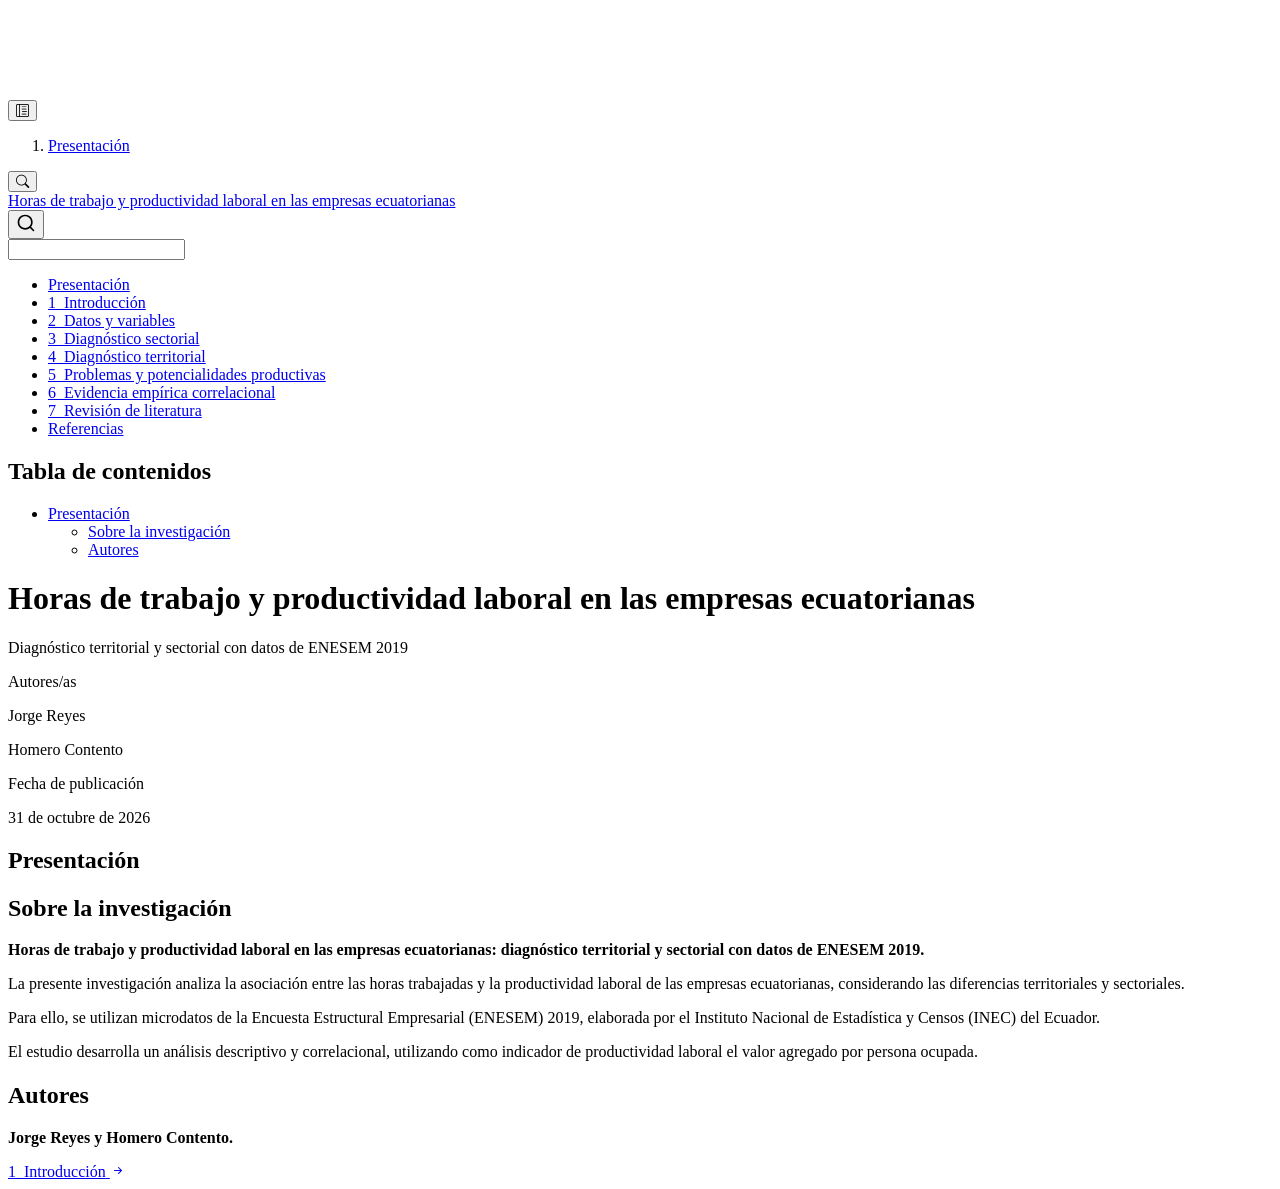
==== _book/index.html @ 6377c222 "Version inicial del proyecto ENESEM 2019" ====
<!DOCTYPE html>
<html xmlns="http://www.w3.org/1999/xhtml" lang="es" xml:lang="es"><head>

<meta charset="utf-8">
<meta name="generator" content="quarto-1.10.19">

<meta name="viewport" content="width=device-width, initial-scale=1.0, user-scalable=yes">

<meta name="author" content="Jorge Reyes">
<meta name="author" content="Homero Contento">

<title>Horas de trabajo y productividad laboral en las empresas ecuatorianas</title>
<style>
/* Default styles provided by pandoc.
** See https://pandoc.org/MANUAL.html#variables-for-html for config info.
*/
span.smallcaps{font-variant: small-caps;}
div.columns{display: flex; gap: 1.5em;}
div.column{flex: auto;}
@media screen {
div.columns{gap: min(4vw, 1.5em);}
div.column{overflow-x: auto;}
}
div.hanging-indent{margin-left: 1.5em; text-indent: -1.5em;}
ul.task-list{list-style: none;}
ul.task-list li input[type="checkbox"] {
  width: 0.8em;
  margin: 0 0.8em 0.2em -1em; /* quarto-specific, see https://github.com/quarto-dev/quarto-cli/issues/4556 */ 
  vertical-align: middle;
}
</style>


<script src="site_libs/quarto-nav/quarto-nav.js"></script>
<script src="site_libs/quarto-nav/headroom.min.js"></script>
<script src="site_libs/clipboard/clipboard.min.js"></script>
<script src="site_libs/quarto-search/autocomplete.umd.js"></script>
<script src="site_libs/quarto-search/fuse.min.js"></script>
<script src="site_libs/quarto-search/quarto-search.js"></script>
<meta name="quarto:offset" content="./">
<link href="./capitulos/introduccion.html" rel="next">
<script src="site_libs/quarto-html/quarto.js" type="module"></script>
<script src="site_libs/quarto-html/tabsets/tabsets.js" type="module"></script>
<script src="site_libs/quarto-html/popper.min.js"></script>
<script src="site_libs/quarto-html/tippy.umd.min.js"></script>
<script src="site_libs/quarto-html/anchor.min.js"></script>
<link href="site_libs/quarto-html/tippy.css" rel="stylesheet">
<link href="site_libs/quarto-html/quarto-syntax-highlighting-bf27225e3a48a9273f3daa8f8e829971.css" rel="stylesheet" id="quarto-text-highlighting-styles">
<script src="site_libs/bootstrap/bootstrap.min.js"></script>
<link href="site_libs/bootstrap/bootstrap-icons.css" rel="stylesheet">
<link href="site_libs/bootstrap/bootstrap-631496449bf32ff9b0bb69a6bfd9195d.min.css" rel="stylesheet" append-hash="true" id="quarto-bootstrap" data-mode="light">
<script id="quarto-search-options" type="application/json">{
  "location": "sidebar",
  "copy-button": false,
  "collapse-after": 3,
  "panel-placement": "start",
  "type": "textbox",
  "limit": 50,
  "keyboard-shortcut": [
    "f",
    "/",
    "s"
  ],
  "show-item-context": false,
  "language": {
    "search-no-results-text": "No se han encontrado resultados",
    "search-matching-documents-text": "documentos encontrados",
    "search-copy-link-title": "Copiar el enlace en la búsqueda",
    "search-hide-matches-text": "Ocultar resultados adicionales",
    "search-more-match-text": "resultado adicional en este documento",
    "search-more-matches-text": "resultados adicionales en este documento",
    "search-clear-button-title": "Borrar",
    "search-text-placeholder": "",
    "search-detached-cancel-button-title": "Cancelar",
    "search-submit-button-title": "Enviar",
    "search-label": "Buscar"
  }
}</script>


</head>

<body class="nav-sidebar floating quarto-light">

<div id="quarto-search-results"></div>
  <header id="quarto-header" class="headroom fixed-top">
  <nav class="quarto-secondary-nav">
    <div class="container-fluid d-flex">
      <button type="button" class="quarto-btn-toggle btn" data-bs-toggle="collapse" role="button" data-bs-target=".quarto-sidebar-collapse-item" aria-controls="quarto-sidebar" aria-expanded="false" aria-label="Alternar barra lateral" onclick="if (window.quartoToggleHeadroom) { window.quartoToggleHeadroom(); }">
        <i class="bi bi-layout-text-sidebar-reverse"></i>
      </button>
        <nav class="quarto-page-breadcrumbs" aria-label="breadcrumb"><ol class="breadcrumb"><li class="breadcrumb-item"><a href="./index.html">Presentación</a></li></ol></nav>
        <a class="flex-grow-1" role="navigation" data-bs-toggle="collapse" data-bs-target=".quarto-sidebar-collapse-item" aria-controls="quarto-sidebar" aria-expanded="false" aria-label="Alternar barra lateral" onclick="if (window.quartoToggleHeadroom) { window.quartoToggleHeadroom(); }">      
        </a>
      <button type="button" class="btn quarto-search-button" aria-label="Buscar" onclick="window.quartoOpenSearch();">
        <i class="bi bi-search"></i>
      </button>
    </div>
  </nav>
</header>
<!-- content -->
<div id="quarto-content" class="quarto-container page-columns page-rows-contents page-layout-article">
<!-- sidebar -->
  <nav id="quarto-sidebar" class="sidebar collapse collapse-horizontal quarto-sidebar-collapse-item sidebar-navigation floating overflow-auto">
    <div class="pt-lg-2 mt-2 text-left sidebar-header">
    <div class="sidebar-title mb-0 py-0">
      <a href="./">Horas de trabajo y productividad laboral en las empresas ecuatorianas</a> 
    </div>
      </div>
        <div class="mt-2 flex-shrink-0 align-items-center">
        <div class="sidebar-search">
        <div id="quarto-search" class="" title="Buscar"></div>
        </div>
        </div>
    <div class="sidebar-menu-container"> 
    <ul class="list-unstyled mt-1">
        <li class="sidebar-item">
  <div class="sidebar-item-container"> 
  <a href="./index.html" class="sidebar-item-text sidebar-link active">
 <span class="menu-text">Presentación</span></a>
  </div>
</li>
        <li class="sidebar-item">
  <div class="sidebar-item-container"> 
  <a href="./capitulos/introduccion.html" class="sidebar-item-text sidebar-link">
 <span class="menu-text"><span class="chapter-number">1</span>&nbsp; <span class="chapter-title">Introducción</span></span></a>
  </div>
</li>
        <li class="sidebar-item">
  <div class="sidebar-item-container"> 
  <a href="./capitulos/datos_variables.html" class="sidebar-item-text sidebar-link">
 <span class="menu-text"><span class="chapter-number">2</span>&nbsp; <span class="chapter-title">Datos y variables</span></span></a>
  </div>
</li>
        <li class="sidebar-item">
  <div class="sidebar-item-container"> 
  <a href="./capitulos/diagnostico_sectorial.html" class="sidebar-item-text sidebar-link">
 <span class="menu-text"><span class="chapter-number">3</span>&nbsp; <span class="chapter-title">Diagnóstico sectorial</span></span></a>
  </div>
</li>
        <li class="sidebar-item">
  <div class="sidebar-item-container"> 
  <a href="./capitulos/diagnostico_territorial.html" class="sidebar-item-text sidebar-link">
 <span class="menu-text"><span class="chapter-number">4</span>&nbsp; <span class="chapter-title">Diagnóstico territorial</span></span></a>
  </div>
</li>
        <li class="sidebar-item">
  <div class="sidebar-item-container"> 
  <a href="./capitulos/problemas_potencialidades.html" class="sidebar-item-text sidebar-link">
 <span class="menu-text"><span class="chapter-number">5</span>&nbsp; <span class="chapter-title">Problemas y potencialidades productivas</span></span></a>
  </div>
</li>
        <li class="sidebar-item">
  <div class="sidebar-item-container"> 
  <a href="./capitulos/evidencia_correlacional.html" class="sidebar-item-text sidebar-link">
 <span class="menu-text"><span class="chapter-number">6</span>&nbsp; <span class="chapter-title">Evidencia empírica correlacional</span></span></a>
  </div>
</li>
        <li class="sidebar-item">
  <div class="sidebar-item-container"> 
  <a href="./capitulos/revision_literatura.html" class="sidebar-item-text sidebar-link">
 <span class="menu-text"><span class="chapter-number">7</span>&nbsp; <span class="chapter-title">Revisión de literatura</span></span></a>
  </div>
</li>
        <li class="sidebar-item">
  <div class="sidebar-item-container"> 
  <a href="./capitulos/referencias.html" class="sidebar-item-text sidebar-link">
 <span class="menu-text">Referencias</span></a>
  </div>
</li>
    </ul>
    </div>
</nav>
<div id="quarto-sidebar-glass" class="quarto-sidebar-collapse-item" data-bs-toggle="collapse" data-bs-target=".quarto-sidebar-collapse-item"></div>
<!-- margin-sidebar -->
    <div id="quarto-margin-sidebar" class="sidebar margin-sidebar">
        <nav id="TOC" role="doc-toc" class="toc-active">
    <h2 id="toc-title">Tabla de contenidos</h2>
   
  <ul>
  <li><a href="#presentación" id="toc-presentación" class="nav-link active" data-scroll-target="#presentación">Presentación</a>
  <ul class="collapse">
  <li><a href="#sobre-la-investigación" id="toc-sobre-la-investigación" class="nav-link" data-scroll-target="#sobre-la-investigación">Sobre la investigación</a></li>
  <li><a href="#autores" id="toc-autores" class="nav-link" data-scroll-target="#autores">Autores</a></li>
  </ul></li>
  </ul>
</nav>
    </div>
<!-- main -->
<main class="content" id="quarto-document-content">

<header id="title-block-header" class="quarto-title-block default">
<div class="quarto-title">
<h1 class="title">Horas de trabajo y productividad laboral en las empresas ecuatorianas</h1>
<p class="subtitle lead">Diagnóstico territorial y sectorial con datos de ENESEM 2019</p>
</div>



<div class="quarto-title-meta">

    <div>
    <div class="quarto-title-meta-heading">Autores/as</div>
    <div class="quarto-title-meta-contents">
             <p>Jorge Reyes </p>
             <p>Homero Contento </p>
          </div>
  </div>
    
    <div>
    <div class="quarto-title-meta-heading">Fecha de publicación</div>
    <div class="quarto-title-meta-contents">
      <p class="date">31 de octubre de 2026</p>
    </div>
  </div>
  
    
  </div>
  


</header>


<section id="presentación" class="level1 unnumbered">
<h1 class="unnumbered">Presentación</h1>
<section id="sobre-la-investigación" class="level2">
<h2 class="anchored" data-anchor-id="sobre-la-investigación">Sobre la investigación</h2>
<p><strong>Horas de trabajo y productividad laboral en las empresas ecuatorianas: diagnóstico territorial y sectorial con datos de ENESEM 2019.</strong></p>
<p>La presente investigación analiza la asociación entre las horas trabajadas y la productividad laboral de las empresas ecuatorianas, considerando las diferencias territoriales y sectoriales.</p>
<p>Para ello, se utilizan microdatos de la Encuesta Estructural Empresarial (ENESEM) 2019, elaborada por el Instituto Nacional de Estadística y Censos (INEC) del Ecuador.</p>
<p>El estudio desarrolla un análisis descriptivo y correlacional, utilizando como indicador de productividad laboral el valor agregado por persona ocupada.</p>
</section>
<section id="autores" class="level2">
<h2 class="anchored" data-anchor-id="autores">Autores</h2>
<p><strong>Jorge Reyes y Homero Contento.</strong></p>


</section>
</section>

</main> <!-- /main -->
<script id="quarto-html-after-body" type="application/javascript">
  window.document.addEventListener("DOMContentLoaded", function (event) {
    const icon = "";
    const anchorJS = new window.AnchorJS();
    anchorJS.options = {
      placement: 'right',
      icon: icon
    };
    anchorJS.add('.anchored');
    const isCodeAnnotation = (el) => {
      for (const clz of el.classList) {
        if (clz.startsWith('code-annotation-')) {                     
          return true;
        }
      }
      return false;
    }
    const onCopySuccess = function(e) {
      // button target
      const button = e.trigger;
      // don't keep focus
      button.blur();
      // flash "checked"
      button.classList.add('code-copy-button-checked');
      var currentTitle = button.getAttribute("title");
      button.setAttribute("title", "Copiado");
      let tooltip;
      if (window.bootstrap) {
        button.setAttribute("data-bs-toggle", "tooltip");
        button.setAttribute("data-bs-placement", "left");
        button.setAttribute("data-bs-title", "Copiado");
        tooltip = new bootstrap.Tooltip(button, 
          { trigger: "manual", 
            customClass: "code-copy-button-tooltip",
            offset: [0, -8]});
        tooltip.show();    
      }
      setTimeout(function() {
        if (tooltip) {
          tooltip.hide();
          button.removeAttribute("data-bs-title");
          button.removeAttribute("data-bs-toggle");
          button.removeAttribute("data-bs-placement");
        }
        button.setAttribute("title", currentTitle);
        button.classList.remove('code-copy-button-checked');
      }, 1000);
      // clear code selection
      e.clearSelection();
    }
    const getTextToCopy = function(trigger) {
      const outerScaffold = trigger.parentElement.cloneNode(true);
      const codeEl = outerScaffold.querySelector('code');
      for (const childEl of codeEl.children) {
        if (isCodeAnnotation(childEl)) {
          childEl.remove();
        }
      }
      return codeEl.innerText;
    }
    const clipboard = new window.ClipboardJS('.code-copy-button:not([data-in-quarto-modal])', {
      text: getTextToCopy
    });
    clipboard.on('success', onCopySuccess);
    if (window.document.getElementById('quarto-embedded-source-code-modal')) {
      const clipboardModal = new window.ClipboardJS('.code-copy-button[data-in-quarto-modal]', {
        text: getTextToCopy,
        container: window.document.getElementById('quarto-embedded-source-code-modal')
      });
      clipboardModal.on('success', onCopySuccess);
    }
      var localhostRegex = new RegExp(/^(?:http|https):\/\/localhost\:?[0-9]*\//);
      var mailtoRegex = new RegExp(/^mailto:/);
        var filterRegex = new RegExp('/' + window.location.host + '/');
      var isInternal = (href) => {
          return filterRegex.test(href) || localhostRegex.test(href) || mailtoRegex.test(href);
      }
      // Inspect non-navigation links and adorn them if external
     var links = window.document.querySelectorAll('a[href]:not(.nav-link):not(.navbar-brand):not(.toc-action):not(.sidebar-link):not(.sidebar-item-toggle):not(.pagination-link):not(.no-external):not([aria-hidden]):not(.dropdown-item):not(.quarto-navigation-tool):not(.about-link)');
      for (var i=0; i<links.length; i++) {
        const link = links[i];
        if (!isInternal(link.href)) {
          // undo the damage that might have been done by quarto-nav.js in the case of
          // links that we want to consider external
          if (link.dataset.originalHref !== undefined) {
            link.href = link.dataset.originalHref;
          }
        }
      }
    function tippyHover(el, contentFn, onTriggerFn, onUntriggerFn) {
      const config = {
        allowHTML: true,
        maxWidth: 500,
        delay: 100,
        arrow: false,
        appendTo: function(el) {
            return el.parentElement;
        },
        interactive: true,
        interactiveBorder: 10,
        theme: 'quarto',
        placement: 'bottom-start',
      };
      if (contentFn) {
        config.content = contentFn;
      }
      if (onTriggerFn) {
        config.onTrigger = onTriggerFn;
      }
      if (onUntriggerFn) {
        config.onUntrigger = onUntriggerFn;
      }
      window.tippy(el, config); 
    }
    const noterefs = window.document.querySelectorAll('a[role="doc-noteref"]');
    for (var i=0; i<noterefs.length; i++) {
      const ref = noterefs[i];
      tippyHover(ref, function() {
        // use id or data attribute instead here
        let href = ref.getAttribute('data-footnote-href') || ref.getAttribute('href');
        try { href = new URL(href).hash; } catch {}
        const id = href.replace(/^#\/?/, "");
        const note = window.document.getElementById(id);
        if (note) {
          return note.innerHTML;
        } else {
          return "";
        }
      });
    }
    const xrefs = window.document.querySelectorAll('a.quarto-xref');
    const processXRef = (id, note) => {
      // Strip column container classes
      const stripColumnClz = (el) => {
        el.classList.remove("page-full", "page-columns");
        if (el.children) {
          for (const child of el.children) {
            stripColumnClz(child);
          }
        }
      }
      stripColumnClz(note)
      if (id === null || id.startsWith('sec-')) {
        // Special case sections, only their first couple elements
        const container = document.createElement("div");
        if (note.children && note.children.length > 2) {
          container.appendChild(note.children[0].cloneNode(true));
          for (let i = 1; i < note.children.length; i++) {
            const child = note.children[i];
            if (child.tagName === "P" && child.innerText === "") {
              continue;
            } else {
              container.appendChild(child.cloneNode(true));
              break;
            }
          }
          if (window.Quarto?.typesetMath) {
            window.Quarto.typesetMath(container);
          }
          return container.innerHTML
        } else {
          if (window.Quarto?.typesetMath) {
            window.Quarto.typesetMath(note);
          }
          return note.innerHTML;
        }
      } else {
        // Remove any anchor links if they are present
        const anchorLink = note.querySelector('a.anchorjs-link');
        if (anchorLink) {
          anchorLink.remove();
        }
        if (window.Quarto?.typesetMath) {
          window.Quarto.typesetMath(note);
        }
        if (note.classList.contains("callout")) {
          return note.outerHTML;
        } else {
          return note.innerHTML;
        }
      }
    }
    for (var i=0; i<xrefs.length; i++) {
      const xref = xrefs[i];
      tippyHover(xref, undefined, function(instance) {
        instance.disable();
        let url = xref.getAttribute('href');
        let hash = undefined; 
        if (url.startsWith('#')) {
          hash = url;
        } else {
          try { hash = new URL(url).hash; } catch {}
        }
        if (hash) {
          const id = hash.replace(/^#\/?/, "");
          const note = window.document.getElementById(id);
          if (note !== null) {
            try {
              const html = processXRef(id, note.cloneNode(true));
              instance.setContent(html);
            } finally {
              instance.enable();
              instance.show();
            }
          } else {
            // See if we can fetch this
            fetch(url.split('#')[0])
            .then(res => res.text())
            .then(html => {
              const parser = new DOMParser();
              const htmlDoc = parser.parseFromString(html, "text/html");
              const note = htmlDoc.getElementById(id);
              if (note !== null) {
                const html = processXRef(id, note);
                instance.setContent(html);
              } 
            }).finally(() => {
              instance.enable();
              instance.show();
            });
          }
        } else {
          // See if we can fetch a full url (with no hash to target)
          // This is a special case and we should probably do some content thinning / targeting
          fetch(url)
          .then(res => res.text())
          .then(html => {
            const parser = new DOMParser();
            const htmlDoc = parser.parseFromString(html, "text/html");
            const note = htmlDoc.querySelector('main.content');
            if (note !== null) {
              // This should only happen for chapter cross references
              // (since there is no id in the URL)
              // remove the first header
              if (note.children.length > 0 && note.children[0].tagName === "HEADER") {
                note.children[0].remove();
              }
              const html = processXRef(null, note);
              instance.setContent(html);
            } 
          }).finally(() => {
            instance.enable();
            instance.show();
          });
        }
      }, function(instance) {
      });
    }
        let selectedAnnoteEl;
        const selectorForAnnotation = ( cell, annotation) => {
          let cellAttr = 'data-code-cell="' + cell + '"';
          let lineAttr = 'data-code-annotation="' +  annotation + '"';
          const selector = 'span[' + cellAttr + '][' + lineAttr + ']';
          return selector;
        }
        const selectCodeLines = (annoteEl) => {
          const doc = window.document;
          const targetCell = annoteEl.getAttribute("data-target-cell");
          const targetAnnotation = annoteEl.getAttribute("data-target-annotation");
          const annoteSpan = window.document.querySelector(selectorForAnnotation(targetCell, targetAnnotation));
          const lines = annoteSpan.getAttribute("data-code-lines").split(",");
          const lineIds = lines.map((line) => {
            return targetCell + "-" + line;
          })
          let top = null;
          let height = null;
          let parent = null;
          if (lineIds.length > 0) {
              //compute the position of the single el (top and bottom and make a div)
              const el = window.document.getElementById(lineIds[0]);
              top = el.offsetTop;
              height = el.offsetHeight;
              parent = el.parentElement.parentElement;
            if (lineIds.length > 1) {
              const lastEl = window.document.getElementById(lineIds[lineIds.length - 1]);
              const bottom = lastEl.offsetTop + lastEl.offsetHeight;
              height = bottom - top;
            }
            if (top !== null && height !== null && parent !== null) {
              // cook up a div (if necessary) and position it 
              let div = window.document.getElementById("code-annotation-line-highlight");
              if (div === null) {
                div = window.document.createElement("div");
                div.setAttribute("id", "code-annotation-line-highlight");
                div.style.position = 'absolute';
                parent.appendChild(div);
              }
              div.style.top = top - 2 + "px";
              div.style.height = height + 4 + "px";
              div.style.left = 0;
              let gutterDiv = window.document.getElementById("code-annotation-line-highlight-gutter");
              if (gutterDiv === null) {
                gutterDiv = window.document.createElement("div");
                gutterDiv.setAttribute("id", "code-annotation-line-highlight-gutter");
                gutterDiv.style.position = 'absolute';
                const codeCell = window.document.getElementById(targetCell);
                const gutter = codeCell.querySelector('.code-annotation-gutter');
                gutter.appendChild(gutterDiv);
              }
              gutterDiv.style.top = top - 2 + "px";
              gutterDiv.style.height = height + 4 + "px";
            }
            selectedAnnoteEl = annoteEl;
          }
        };
        const unselectCodeLines = () => {
          const elementsIds = ["code-annotation-line-highlight", "code-annotation-line-highlight-gutter"];
          elementsIds.forEach((elId) => {
            const div = window.document.getElementById(elId);
            if (div) {
              div.remove();
            }
          });
          selectedAnnoteEl = undefined;
        };
          // Handle positioning of the toggle
      window.addEventListener(
        "resize",
        throttle(() => {
          elRect = undefined;
          if (selectedAnnoteEl) {
            selectCodeLines(selectedAnnoteEl);
          }
        }, 10)
      );
      function throttle(fn, ms) {
      let throttle = false;
      let timer;
        return (...args) => {
          if(!throttle) { // first call gets through
              fn.apply(this, args);
              throttle = true;
          } else { // all the others get throttled
              if(timer) clearTimeout(timer); // cancel #2
              timer = setTimeout(() => {
                fn.apply(this, args);
                timer = throttle = false;
              }, ms);
          }
        };
      }
        // Attach click handler to the DT
        const annoteDls = window.document.querySelectorAll('dt[data-target-cell]');
        for (const annoteDlNode of annoteDls) {
          annoteDlNode.addEventListener('click', (event) => {
            const clickedEl = event.target;
            if (clickedEl !== selectedAnnoteEl) {
              unselectCodeLines();
              const activeEl = window.document.querySelector('dt[data-target-cell].code-annotation-active');
              if (activeEl) {
                activeEl.classList.remove('code-annotation-active');
              }
              selectCodeLines(clickedEl);
              clickedEl.classList.add('code-annotation-active');
            } else {
              // Unselect the line
              unselectCodeLines();
              clickedEl.classList.remove('code-annotation-active');
            }
          });
        }
    const findCites = (el) => {
      const parentEl = el.parentElement;
      if (parentEl) {
        const cites = parentEl.dataset.cites;
        if (cites) {
          return {
            el,
            cites: cites.split(' ')
          };
        } else {
          return findCites(el.parentElement)
        }
      } else {
        return undefined;
      }
    };
    var bibliorefs = window.document.querySelectorAll('a[role="doc-biblioref"]');
    for (var i=0; i<bibliorefs.length; i++) {
      const ref = bibliorefs[i];
      const citeInfo = findCites(ref);
      if (citeInfo) {
        tippyHover(citeInfo.el, function() {
          var popup = window.document.createElement('div');
          citeInfo.cites.forEach(function(cite) {
            var citeDiv = window.document.createElement('div');
            citeDiv.classList.add('hanging-indent');
            citeDiv.classList.add('csl-entry');
            var biblioDiv = window.document.getElementById('ref-' + cite);
            if (biblioDiv) {
              citeDiv.innerHTML = biblioDiv.innerHTML;
            }
            popup.appendChild(citeDiv);
          });
          return popup.innerHTML;
        });
      }
    }
  });
  </script>
<nav class="page-navigation">
  <div class="nav-page nav-page-previous">
  </div>
  <div class="nav-page nav-page-next">
      <a href="./capitulos/introduccion.html" class="pagination-link" aria-label="Introducción">
        <span class="nav-page-text"><span class="chapter-number">1</span>&nbsp; <span class="chapter-title">Introducción</span></span> <i class="bi bi-arrow-right-short"></i>
      </a>
  </div>
</nav>
</div> <!-- /content -->




</body></html>
---- _book/site_libs/quarto-html/tippy.css ----
.tippy-box[data-animation=fade][data-state=hidden]{opacity:0}[data-tippy-root]{max-width:calc(100vw - 10px)}.tippy-box{position:relative;background-color:#333;color:#fff;border-radius:4px;font-size:14px;line-height:1.4;white-space:normal;outline:0;transition-property:transform,visibility,opacity}.tippy-box[data-placement^=top]>.tippy-arrow{bottom:0}.tippy-box[data-placement^=top]>.tippy-arrow:before{bottom:-7px;left:0;border-width:8px 8px 0;border-top-color:initial;transform-origin:center top}.tippy-box[data-placement^=bottom]>.tippy-arrow{top:0}.tippy-box[data-placement^=bottom]>.tippy-arrow:before{top:-7px;left:0;border-width:0 8px 8px;border-bottom-color:initial;transform-origin:center bottom}.tippy-box[data-placement^=left]>.tippy-arrow{right:0}.tippy-box[data-placement^=left]>.tippy-arrow:before{border-width:8px 0 8px 8px;border-left-color:initial;right:-7px;transform-origin:center left}.tippy-box[data-placement^=right]>.tippy-arrow{left:0}.tippy-box[data-placement^=right]>.tippy-arrow:before{left:-7px;border-width:8px 8px 8px 0;border-right-color:initial;transform-origin:center right}.tippy-box[data-inertia][data-state=visible]{transition-timing-function:cubic-bezier(.54,1.5,.38,1.11)}.tippy-arrow{width:16px;height:16px;color:#333}.tippy-arrow:before{content:"";position:absolute;border-color:transparent;border-style:solid}.tippy-content{position:relative;padding:5px 9px;z-index:1}
---- _book/site_libs/quarto-html/quarto-syntax-highlighting-bf27225e3a48a9273f3daa8f8e829971.css ----
/* quarto syntax highlight colors */
:root {
  --quarto-hl-ot-color: #003B4F;
  --quarto-hl-at-color: #657422;
  --quarto-hl-ss-color: #20794D;
  --quarto-hl-an-color: #5E5E5E;
  --quarto-hl-fu-color: #4758AB;
  --quarto-hl-st-color: #20794D;
  --quarto-hl-cf-color: #003B4F;
  --quarto-hl-op-color: #5E5E5E;
  --quarto-hl-er-color: #AD0000;
  --quarto-hl-bn-color: #AD0000;
  --quarto-hl-al-color: #AD0000;
  --quarto-hl-va-color: #111111;
  --quarto-hl-bu-color: inherit;
  --quarto-hl-ex-color: inherit;
  --quarto-hl-pp-color: #AD0000;
  --quarto-hl-in-color: #5E5E5E;
  --quarto-hl-vs-color: #20794D;
  --quarto-hl-wa-color: #5E5E5E;
  --quarto-hl-do-color: #5E5E5E;
  --quarto-hl-im-color: #00769E;
  --quarto-hl-ch-color: #20794D;
  --quarto-hl-dt-color: #AD0000;
  --quarto-hl-fl-color: #AD0000;
  --quarto-hl-co-color: #5E5E5E;
  --quarto-hl-cv-color: #5E5E5E;
  --quarto-hl-cn-color: #8f5902;
  --quarto-hl-sc-color: #5E5E5E;
  --quarto-hl-dv-color: #AD0000;
  --quarto-hl-kw-color: #003B4F;
}

/* other quarto variables */
:root {
  --quarto-font-monospace: SFMono-Regular, Menlo, Monaco, Consolas, "Liberation Mono", "Courier New", monospace;
}

/* syntax highlight based on Pandoc's rules */
pre > code.sourceCode > span {
  color: #003B4F;
}

code.sourceCode > span {
  color: #003B4F;
}

div.sourceCode,
div.sourceCode pre.sourceCode {
  color: #003B4F;
}

/* Normal */
code span {
  color: #003B4F;
}

/* Alert */
code span.al {
  color: #AD0000;
  font-style: inherit;
}

/* Annotation */
code span.an {
  color: #5E5E5E;
  font-style: inherit;
}

/* Attribute */
code span.at {
  color: #657422;
  font-style: inherit;
}

/* BaseN */
code span.bn {
  color: #AD0000;
  font-style: inherit;
}

/* BuiltIn */
code span.bu {
  font-style: inherit;
}

/* ControlFlow */
code span.cf {
  color: #003B4F;
  font-weight: bold;
  font-style: inherit;
}

/* Char */
code span.ch {
  color: #20794D;
  font-style: inherit;
}

/* Constant */
code span.cn {
  color: #8f5902;
  font-style: inherit;
}

/* Comment */
code span.co {
  color: #5E5E5E;
  font-style: inherit;
}

/* CommentVar */
code span.cv {
  color: #5E5E5E;
  font-style: italic;
}

/* Documentation */
code span.do {
  color: #5E5E5E;
  font-style: italic;
}

/* DataType */
code span.dt {
  color: #AD0000;
  font-style: inherit;
}

/* DecVal */
code span.dv {
  color: #AD0000;
  font-style: inherit;
}

/* Error */
code span.er {
  color: #AD0000;
  font-style: inherit;
}

/* Extension */
code span.ex {
  font-style: inherit;
}

/* Float */
code span.fl {
  color: #AD0000;
  font-style: inherit;
}

/* Function */
code span.fu {
  color: #4758AB;
  font-style: inherit;
}

/* Import */
code span.im {
  color: #00769E;
  font-style: inherit;
}

/* Information */
code span.in {
  color: #5E5E5E;
  font-style: inherit;
}

/* Keyword */
code span.kw {
  color: #003B4F;
  font-weight: bold;
  font-style: inherit;
}

/* Operator */
code span.op {
  color: #5E5E5E;
  font-style: inherit;
}

/* Other */
code span.ot {
  color: #003B4F;
  font-style: inherit;
}

/* Preprocessor */
code span.pp {
  color: #AD0000;
  font-style: inherit;
}

/* SpecialChar */
code span.sc {
  color: #5E5E5E;
  font-style: inherit;
}

/* SpecialString */
code span.ss {
  color: #20794D;
  font-style: inherit;
}

/* String */
code span.st {
  color: #20794D;
  font-style: inherit;
}

/* Variable */
code span.va {
  color: #111111;
  font-style: inherit;
}

/* VerbatimString */
code span.vs {
  color: #20794D;
  font-style: inherit;
}

/* Warning */
code span.wa {
  color: #5E5E5E;
  font-style: italic;
}

.prevent-inlining {
  content: "</";
}

/*# sourceMappingURL=8be38f48d34c45af72792cbd699585e7.css.map */
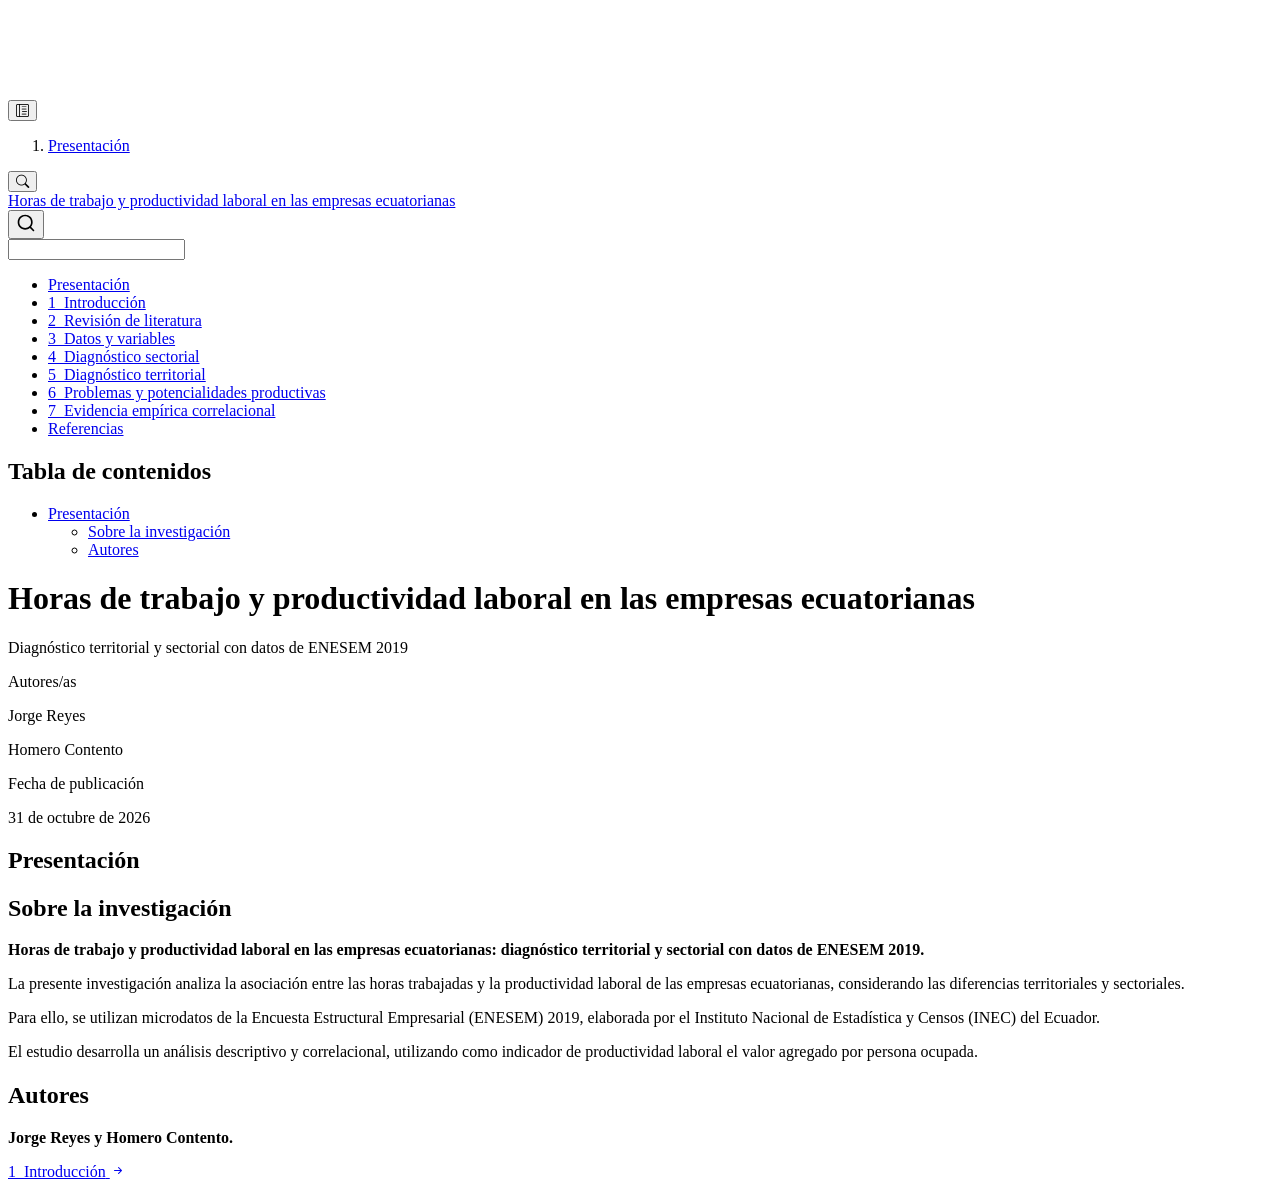
==== commit 1529758f: "Actualizacion de capitulos y diagnostico sectorial" ====
--- a/_book/index.html
+++ b/_book/index.html
@@ -128,38 +128,38 @@
 </li>
         <li class="sidebar-item">
   <div class="sidebar-item-container"> 
+  <a href="./capitulos/revision_literatura.html" class="sidebar-item-text sidebar-link">
+ <span class="menu-text"><span class="chapter-number">2</span>&nbsp; <span class="chapter-title">Revisión de literatura</span></span></a>
+  </div>
+</li>
+        <li class="sidebar-item">
+  <div class="sidebar-item-container"> 
   <a href="./capitulos/datos_variables.html" class="sidebar-item-text sidebar-link">
- <span class="menu-text"><span class="chapter-number">2</span>&nbsp; <span class="chapter-title">Datos y variables</span></span></a>
+ <span class="menu-text"><span class="chapter-number">3</span>&nbsp; <span class="chapter-title">Datos y variables</span></span></a>
   </div>
 </li>
         <li class="sidebar-item">
   <div class="sidebar-item-container"> 
   <a href="./capitulos/diagnostico_sectorial.html" class="sidebar-item-text sidebar-link">
- <span class="menu-text"><span class="chapter-number">3</span>&nbsp; <span class="chapter-title">Diagnóstico sectorial</span></span></a>
+ <span class="menu-text"><span class="chapter-number">4</span>&nbsp; <span class="chapter-title">Diagnóstico sectorial</span></span></a>
   </div>
 </li>
         <li class="sidebar-item">
   <div class="sidebar-item-container"> 
   <a href="./capitulos/diagnostico_territorial.html" class="sidebar-item-text sidebar-link">
- <span class="menu-text"><span class="chapter-number">4</span>&nbsp; <span class="chapter-title">Diagnóstico territorial</span></span></a>
+ <span class="menu-text"><span class="chapter-number">5</span>&nbsp; <span class="chapter-title">Diagnóstico territorial</span></span></a>
   </div>
 </li>
         <li class="sidebar-item">
   <div class="sidebar-item-container"> 
   <a href="./capitulos/problemas_potencialidades.html" class="sidebar-item-text sidebar-link">
- <span class="menu-text"><span class="chapter-number">5</span>&nbsp; <span class="chapter-title">Problemas y potencialidades productivas</span></span></a>
+ <span class="menu-text"><span class="chapter-number">6</span>&nbsp; <span class="chapter-title">Problemas y potencialidades productivas</span></span></a>
   </div>
 </li>
         <li class="sidebar-item">
   <div class="sidebar-item-container"> 
   <a href="./capitulos/evidencia_correlacional.html" class="sidebar-item-text sidebar-link">
- <span class="menu-text"><span class="chapter-number">6</span>&nbsp; <span class="chapter-title">Evidencia empírica correlacional</span></span></a>
-  </div>
-</li>
-        <li class="sidebar-item">
-  <div class="sidebar-item-container"> 
-  <a href="./capitulos/revision_literatura.html" class="sidebar-item-text sidebar-link">
- <span class="menu-text"><span class="chapter-number">7</span>&nbsp; <span class="chapter-title">Revisión de literatura</span></span></a>
+ <span class="menu-text"><span class="chapter-number">7</span>&nbsp; <span class="chapter-title">Evidencia empírica correlacional</span></span></a>
   </div>
 </li>
         <li class="sidebar-item">
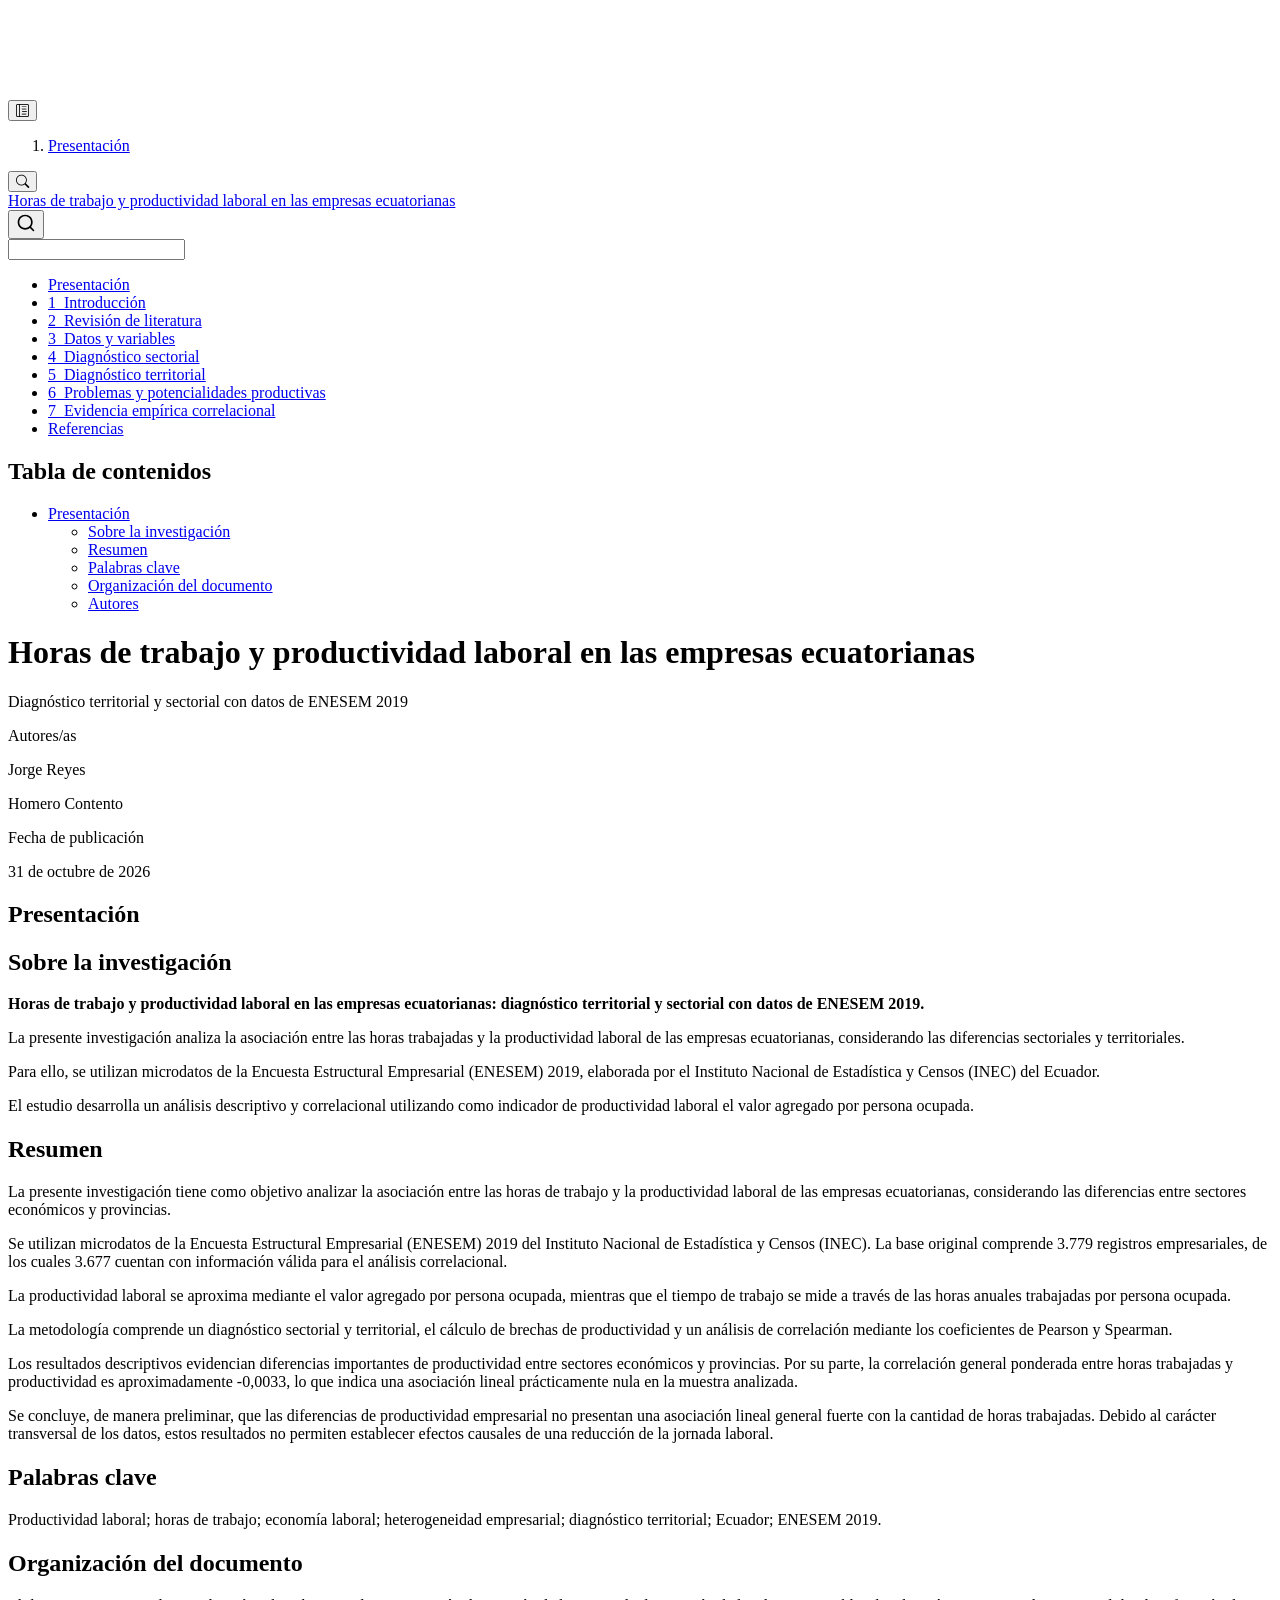
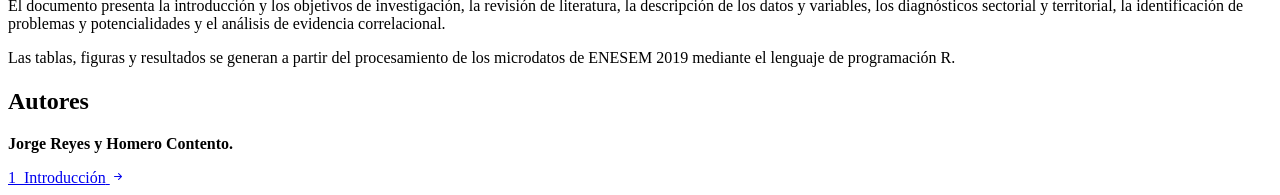
==== commit ff3c182c: "Actualizacion de capitulos y resultados" ====
--- a/_book/index.html
+++ b/_book/index.html
@@ -181,6 +181,9 @@
   <li><a href="#presentación" id="toc-presentación" class="nav-link active" data-scroll-target="#presentación">Presentación</a>
   <ul class="collapse">
   <li><a href="#sobre-la-investigación" id="toc-sobre-la-investigación" class="nav-link" data-scroll-target="#sobre-la-investigación">Sobre la investigación</a></li>
+  <li><a href="#resumen" id="toc-resumen" class="nav-link" data-scroll-target="#resumen">Resumen</a></li>
+  <li><a href="#palabras-clave" id="toc-palabras-clave" class="nav-link" data-scroll-target="#palabras-clave">Palabras clave</a></li>
+  <li><a href="#organización-del-documento" id="toc-organización-del-documento" class="nav-link" data-scroll-target="#organización-del-documento">Organización del documento</a></li>
   <li><a href="#autores" id="toc-autores" class="nav-link" data-scroll-target="#autores">Autores</a></li>
   </ul></li>
   </ul>
@@ -227,9 +230,27 @@
 <section id="sobre-la-investigación" class="level2">
 <h2 class="anchored" data-anchor-id="sobre-la-investigación">Sobre la investigación</h2>
 <p><strong>Horas de trabajo y productividad laboral en las empresas ecuatorianas: diagnóstico territorial y sectorial con datos de ENESEM 2019.</strong></p>
-<p>La presente investigación analiza la asociación entre las horas trabajadas y la productividad laboral de las empresas ecuatorianas, considerando las diferencias territoriales y sectoriales.</p>
+<p>La presente investigación analiza la asociación entre las horas trabajadas y la productividad laboral de las empresas ecuatorianas, considerando las diferencias sectoriales y territoriales.</p>
 <p>Para ello, se utilizan microdatos de la Encuesta Estructural Empresarial (ENESEM) 2019, elaborada por el Instituto Nacional de Estadística y Censos (INEC) del Ecuador.</p>
-<p>El estudio desarrolla un análisis descriptivo y correlacional, utilizando como indicador de productividad laboral el valor agregado por persona ocupada.</p>
+<p>El estudio desarrolla un análisis descriptivo y correlacional utilizando como indicador de productividad laboral el valor agregado por persona ocupada.</p>
+</section>
+<section id="resumen" class="level2">
+<h2 class="anchored" data-anchor-id="resumen">Resumen</h2>
+<p>La presente investigación tiene como objetivo analizar la asociación entre las horas de trabajo y la productividad laboral de las empresas ecuatorianas, considerando las diferencias entre sectores económicos y provincias.</p>
+<p>Se utilizan microdatos de la Encuesta Estructural Empresarial (ENESEM) 2019 del Instituto Nacional de Estadística y Censos (INEC). La base original comprende 3.779 registros empresariales, de los cuales 3.677 cuentan con información válida para el análisis correlacional.</p>
+<p>La productividad laboral se aproxima mediante el valor agregado por persona ocupada, mientras que el tiempo de trabajo se mide a través de las horas anuales trabajadas por persona ocupada.</p>
+<p>La metodología comprende un diagnóstico sectorial y territorial, el cálculo de brechas de productividad y un análisis de correlación mediante los coeficientes de Pearson y Spearman.</p>
+<p>Los resultados descriptivos evidencian diferencias importantes de productividad entre sectores económicos y provincias. Por su parte, la correlación general ponderada entre horas trabajadas y productividad es aproximadamente -0,0033, lo que indica una asociación lineal prácticamente nula en la muestra analizada.</p>
+<p>Se concluye, de manera preliminar, que las diferencias de productividad empresarial no presentan una asociación lineal general fuerte con la cantidad de horas trabajadas. Debido al carácter transversal de los datos, estos resultados no permiten establecer efectos causales de una reducción de la jornada laboral.</p>
+</section>
+<section id="palabras-clave" class="level2">
+<h2 class="anchored" data-anchor-id="palabras-clave">Palabras clave</h2>
+<p>Productividad laboral; horas de trabajo; economía laboral; heterogeneidad empresarial; diagnóstico territorial; Ecuador; ENESEM 2019.</p>
+</section>
+<section id="organización-del-documento" class="level2">
+<h2 class="anchored" data-anchor-id="organización-del-documento">Organización del documento</h2>
+<p>El documento presenta la introducción y los objetivos de investigación, la revisión de literatura, la descripción de los datos y variables, los diagnósticos sectorial y territorial, la identificación de problemas y potencialidades y el análisis de evidencia correlacional.</p>
+<p>Las tablas, figuras y resultados se generan a partir del procesamiento de los microdatos de ENESEM 2019 mediante el lenguaje de programación R.</p>
 </section>
 <section id="autores" class="level2">
 <h2 class="anchored" data-anchor-id="autores">Autores</h2>
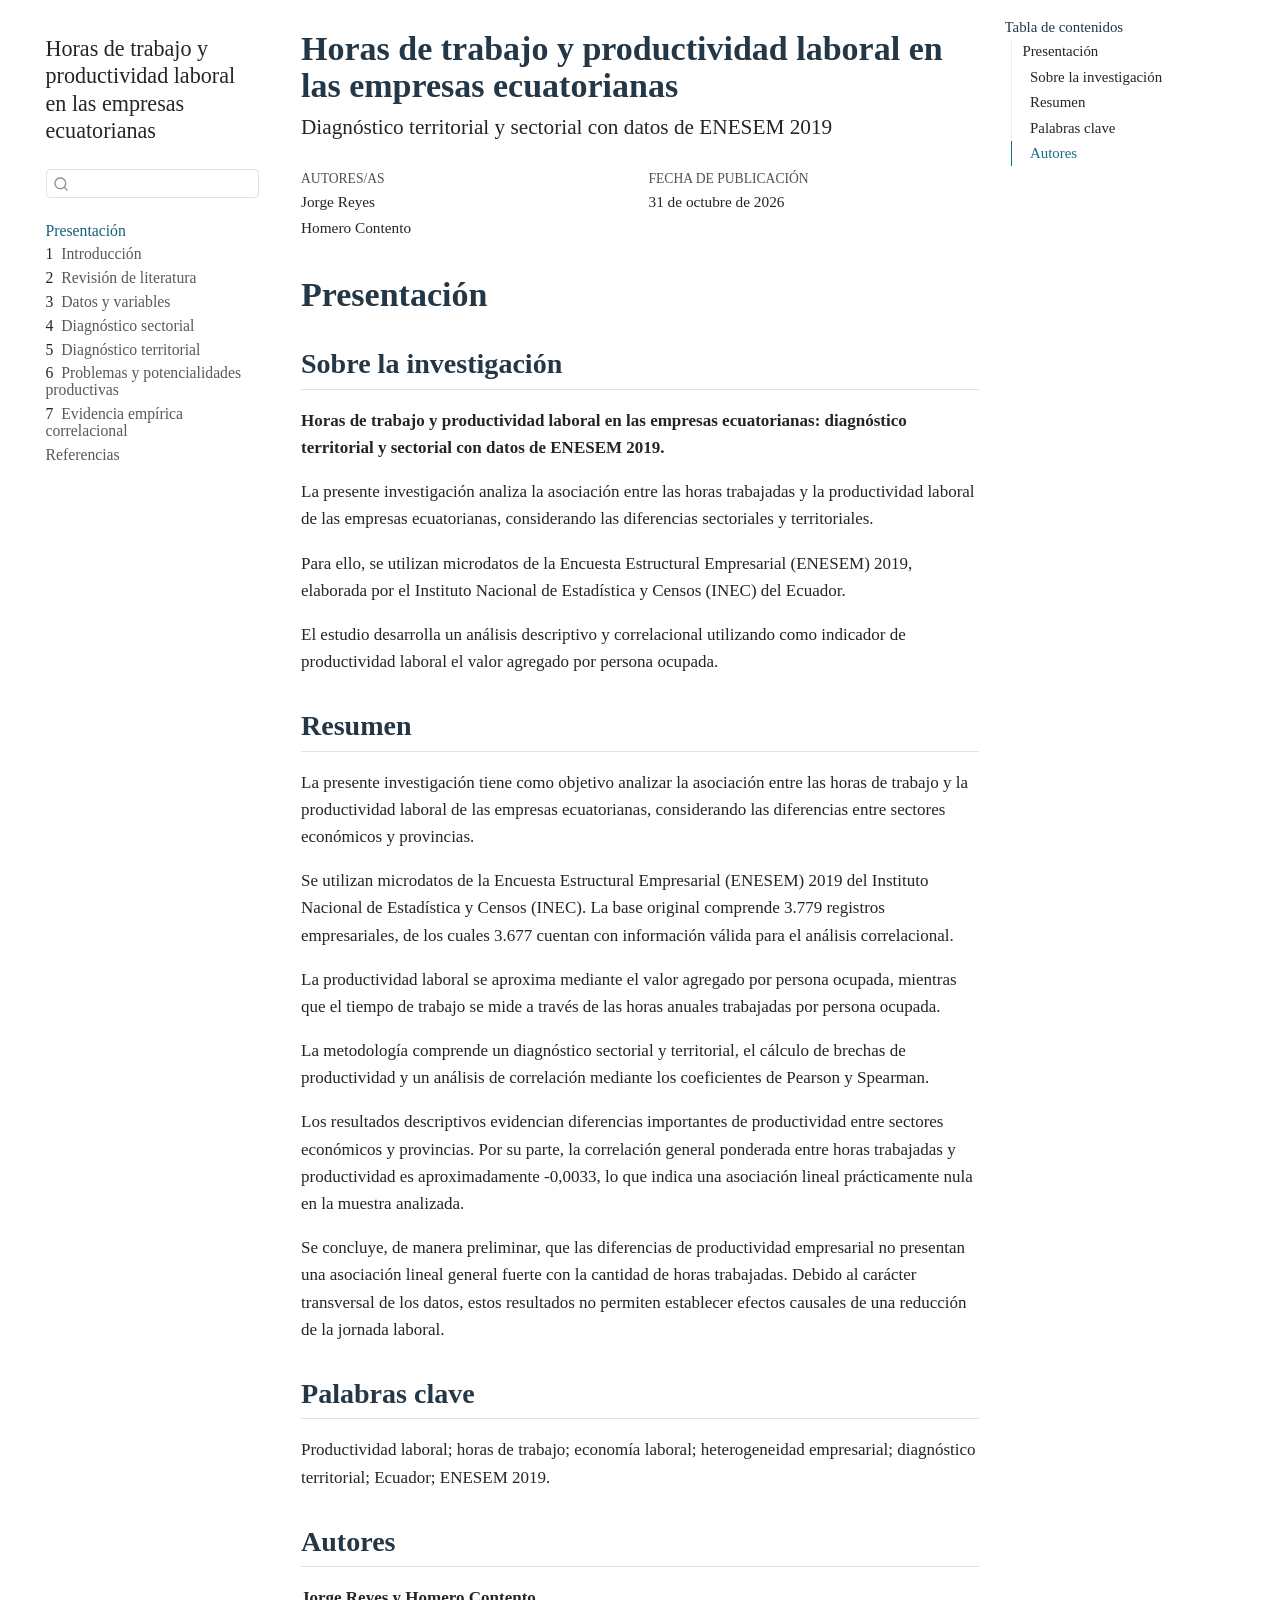
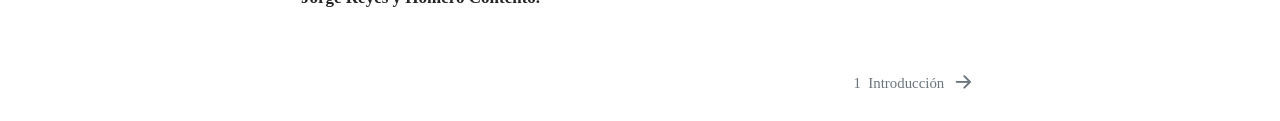
==== commit 9c0374e4: "Actualizacion del libro Quarto, estilos y referencias bibliograficas" ====
--- a/_book/index.html
+++ b/_book/index.html
@@ -48,7 +48,7 @@
 <link href="site_libs/quarto-html/quarto-syntax-highlighting-bf27225e3a48a9273f3daa8f8e829971.css" rel="stylesheet" id="quarto-text-highlighting-styles">
 <script src="site_libs/bootstrap/bootstrap.min.js"></script>
 <link href="site_libs/bootstrap/bootstrap-icons.css" rel="stylesheet">
-<link href="site_libs/bootstrap/bootstrap-631496449bf32ff9b0bb69a6bfd9195d.min.css" rel="stylesheet" append-hash="true" id="quarto-bootstrap" data-mode="light">
+<link href="site_libs/bootstrap/bootstrap-aad3a8566272ef59c8950213db6151b2.min.css" rel="stylesheet" append-hash="true" id="quarto-bootstrap" data-mode="light">
 <script id="quarto-search-options" type="application/json">{
   "location": "sidebar",
   "copy-button": false,
@@ -183,7 +183,6 @@
   <li><a href="#sobre-la-investigación" id="toc-sobre-la-investigación" class="nav-link" data-scroll-target="#sobre-la-investigación">Sobre la investigación</a></li>
   <li><a href="#resumen" id="toc-resumen" class="nav-link" data-scroll-target="#resumen">Resumen</a></li>
   <li><a href="#palabras-clave" id="toc-palabras-clave" class="nav-link" data-scroll-target="#palabras-clave">Palabras clave</a></li>
-  <li><a href="#organización-del-documento" id="toc-organización-del-documento" class="nav-link" data-scroll-target="#organización-del-documento">Organización del documento</a></li>
   <li><a href="#autores" id="toc-autores" class="nav-link" data-scroll-target="#autores">Autores</a></li>
   </ul></li>
   </ul>
@@ -246,11 +245,9 @@
 <section id="palabras-clave" class="level2">
 <h2 class="anchored" data-anchor-id="palabras-clave">Palabras clave</h2>
 <p>Productividad laboral; horas de trabajo; economía laboral; heterogeneidad empresarial; diagnóstico territorial; Ecuador; ENESEM 2019.</p>
-</section>
-<section id="organización-del-documento" class="level2">
-<h2 class="anchored" data-anchor-id="organización-del-documento">Organización del documento</h2>
-<p>El documento presenta la introducción y los objetivos de investigación, la revisión de literatura, la descripción de los datos y variables, los diagnósticos sectorial y territorial, la identificación de problemas y potencialidades y el análisis de evidencia correlacional.</p>
-<p>Las tablas, figuras y resultados se generan a partir del procesamiento de los microdatos de ENESEM 2019 mediante el lenguaje de programación R.</p>
+<!-- ## Organización del documento -->
+<!-- El documento presenta la introducción y los objetivos de investigación, la revisión de literatura, la descripción de los datos y variables, los diagnósticos sectorial y territorial, la identificación de problemas y potencialidades y el análisis de evidencia correlacional. -->
+<!-- Las tablas, figuras y resultados se generan a partir del procesamiento de los microdatos de ENESEM 2019 mediante el lenguaje de programación R. -->
 </section>
 <section id="autores" class="level2">
 <h2 class="anchored" data-anchor-id="autores">Autores</h2>
